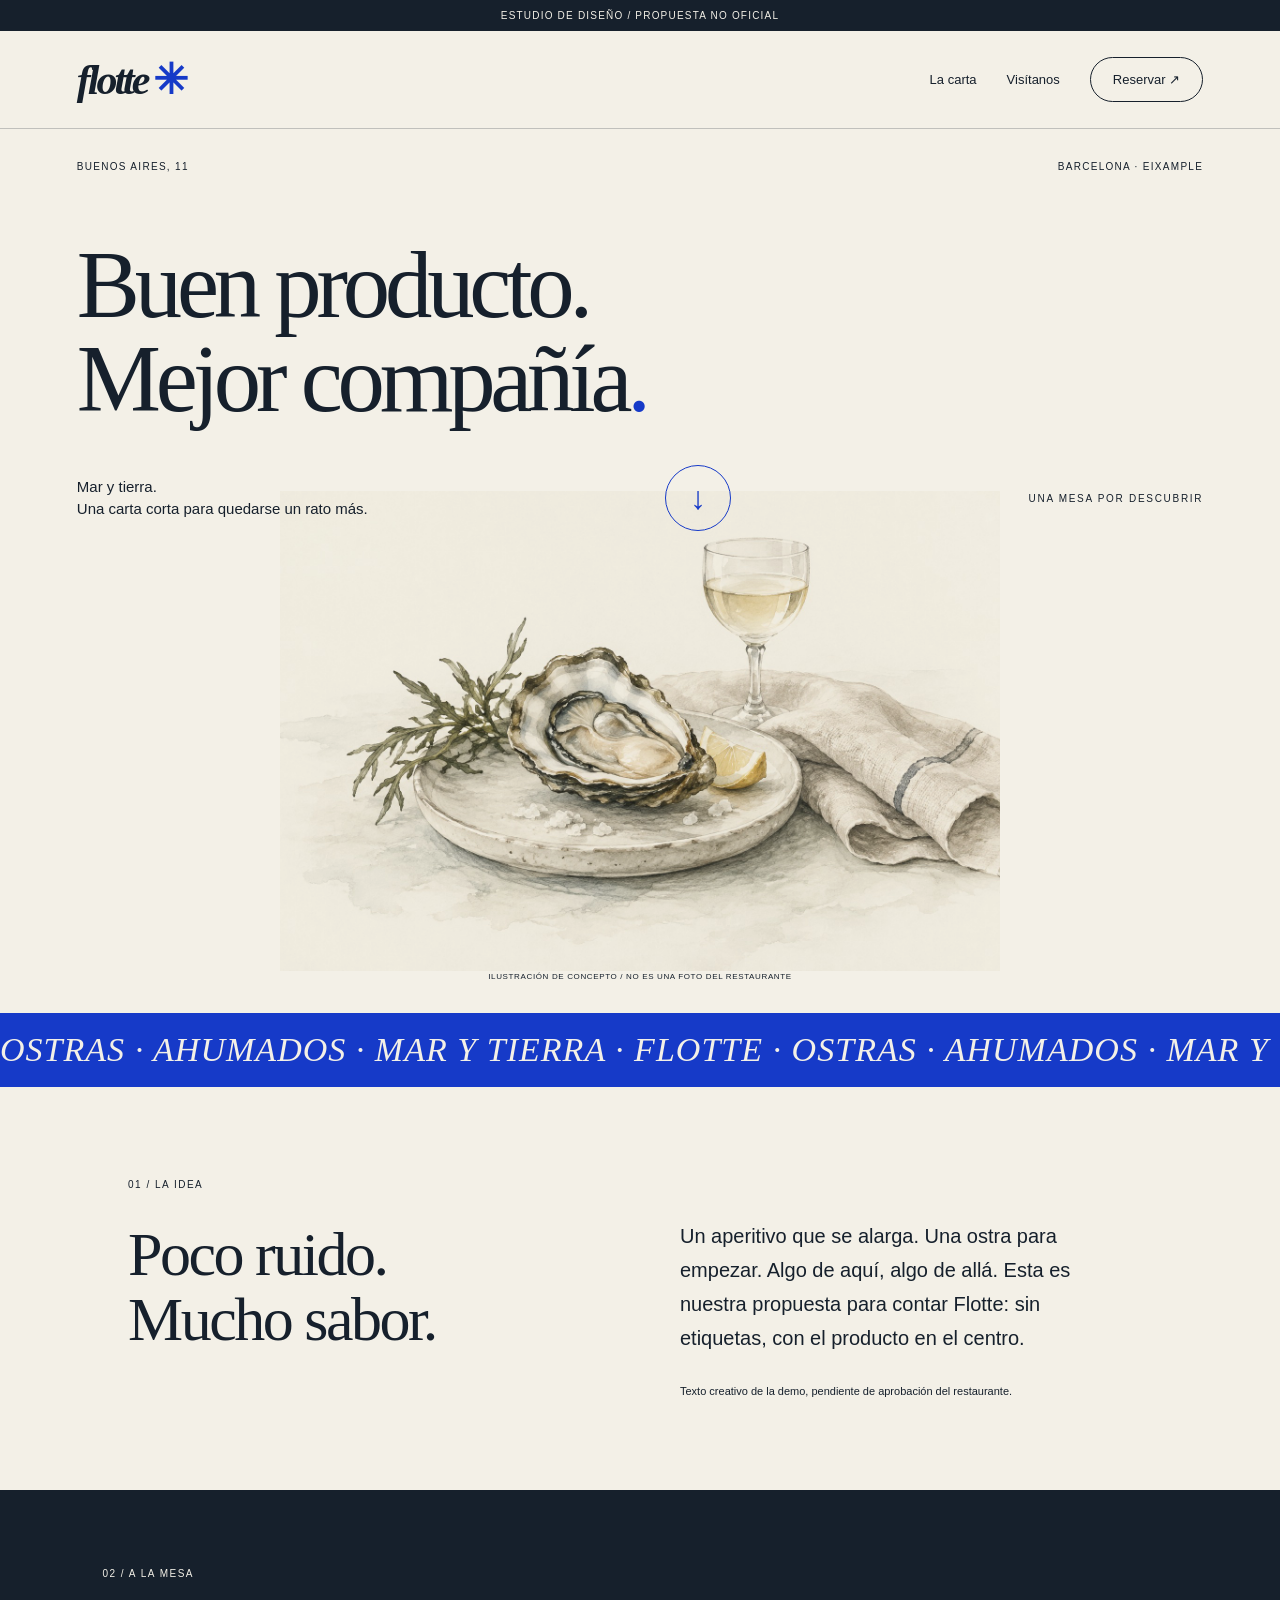
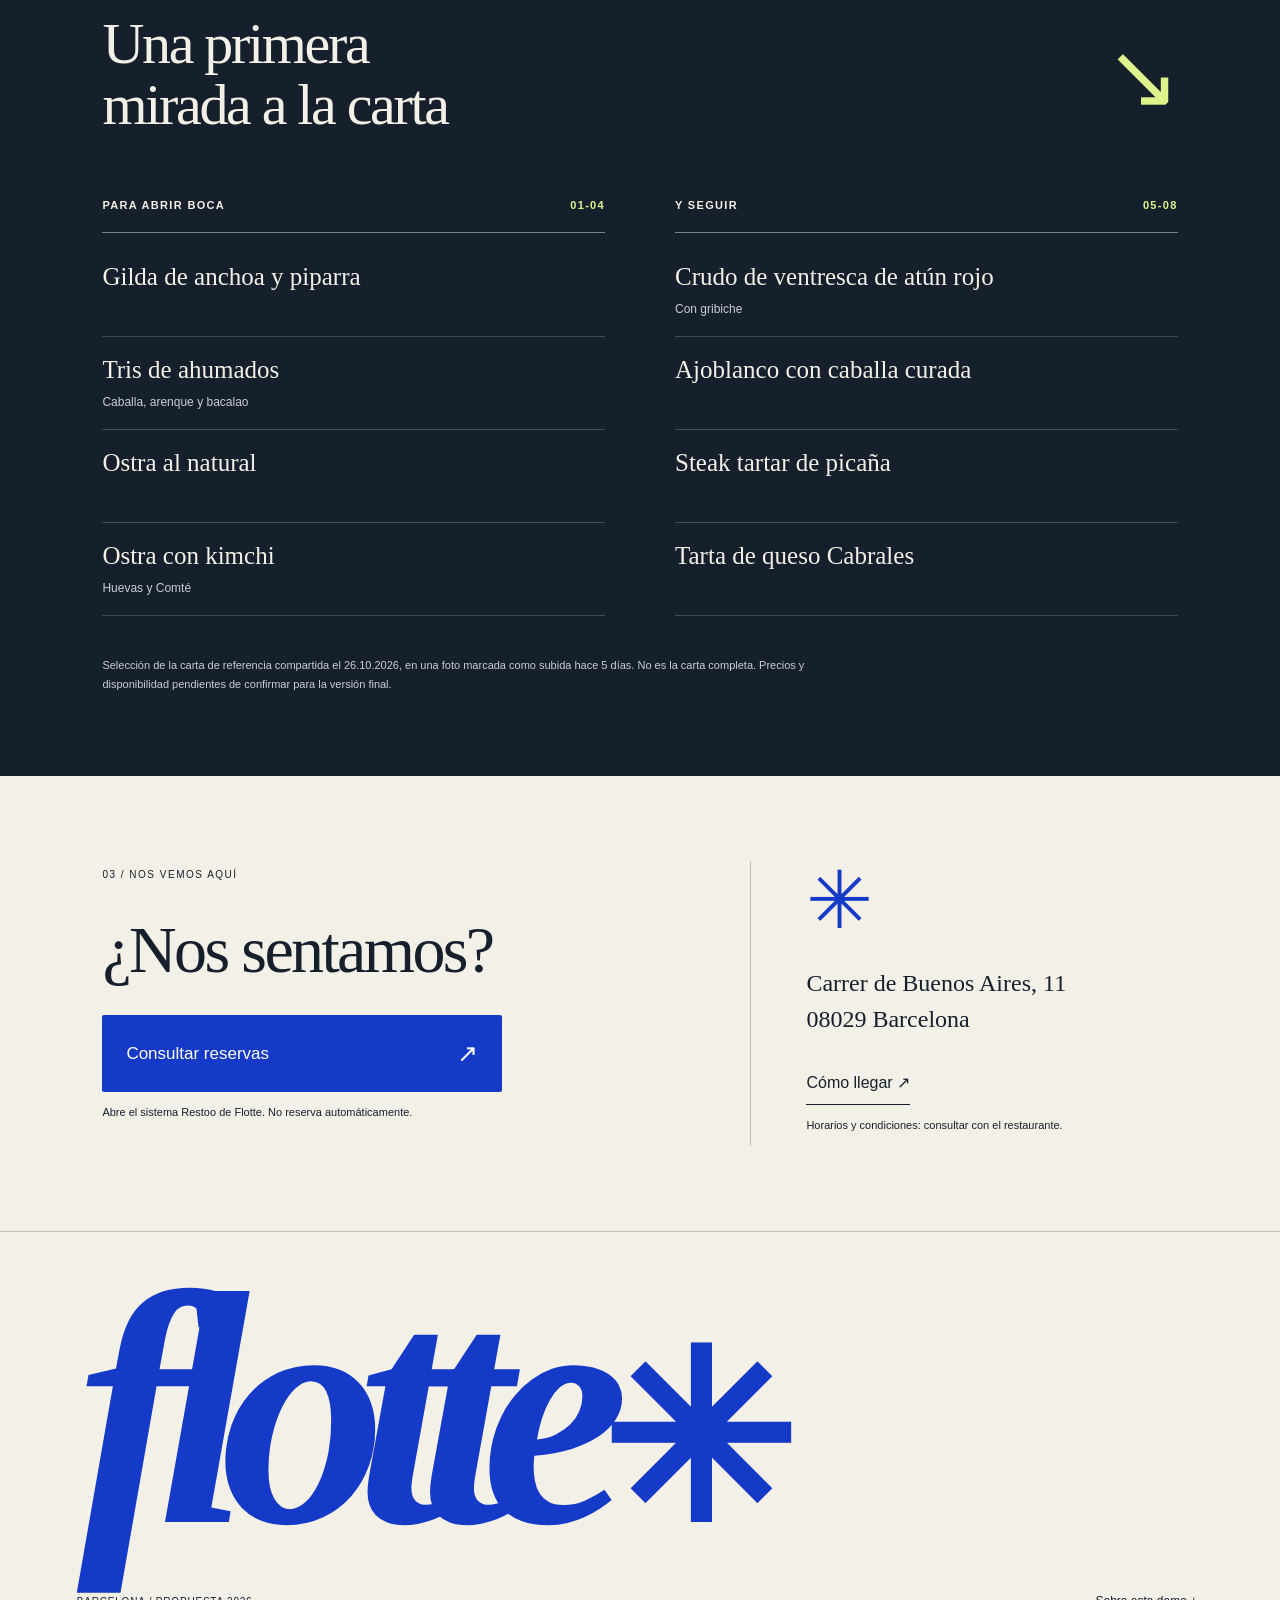
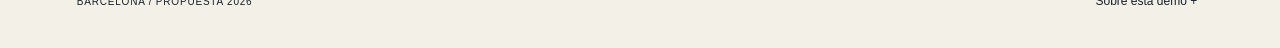
==== index.html @ 5da28b03 "Set index entrypoint and match uploaded asset paths Updated stylesheet links and modified footer con" ====
<!doctype html>
<html lang="es"><head><meta charset="utf-8"><meta name="viewport" content="width=device-width,initial-scale=1"><meta name="robots" content="noindex,nofollow"><meta name="description" content="Propuesta de diseño no oficial para Flotte, Barcelona."><title>Flotte | Una mesa por descubrir</title><link rel="stylesheet" href="2-style.css"></head>
<body>
<div class="demo">ESTUDIO DE DISEÑO / PROPUESTA NO OFICIAL</div>
<header><a class="brand" href="#inicio" aria-label="Flotte, inicio">flotte<span>✳</span></a><nav aria-label="Principal"><a href="#carta">La carta</a><a href="#visita">Visítanos</a><a class="book" href="https://flotte.myrestoo.net/" target="_blank" rel="noopener noreferrer">Reservar ↗</a></nav></header>
<main>
<section class="hero" id="inicio"><div class="hero-top"><span>BUENOS AIRES, 11</span><span>BARCELONA · EIXAMPLE</span></div><h1>Buen producto.<br>Mejor compañía<span class="dot">.</span></h1><div class="hero-bottom"><p>Mar y tierra.<br>Una carta corta para quedarse un rato más.</p><a class="round-link" href="#carta" aria-label="Descubrir la carta">↓</a><span class="vertical">UNA MESA POR DESCUBRIR</span></div><div class="art"><img src="6-illustration.jpg" alt="Ilustración de una ostra sobre un plato de piedra, con una copa y lino"><span>ILUSTRACIÓN DE CONCEPTO / NO ES UNA FOTO DEL RESTAURANTE</span></div></section>
<div class="ticker" aria-hidden="true">OSTRAS · AHUMADOS · MAR Y TIERRA · FLOTTE · OSTRAS · AHUMADOS · MAR Y TIERRA</div>
<section class="intro"><span class="label">01 / LA IDEA</span><h2>Poco ruido.<br>Mucho sabor.</h2><p>Un aperitivo que se alarga. Una ostra para empezar. Algo de aquí, algo de allá. Esta es nuestra propuesta para contar Flotte: sin etiquetas, con el producto en el centro.</p><span class="small">Texto creativo de la demo, pendiente de aprobación del restaurante.</span></section>
<section class="menu" id="carta"><div class="section-head"><span class="label">02 / A LA MESA</span><h2>Una primera<br>mirada a la carta<span>↘</span></h2></div><div class="menu-columns"><div><h3>Para abrir boca <span>01-04</span></h3><article><h4>Gilda de anchoa y piparra</h4></article><article><h4>Tris de ahumados</h4><p>Caballa, arenque y bacalao</p></article><article><h4>Ostra al natural</h4></article><article><h4>Ostra con kimchi</h4><p>Huevas y Comté</p></article></div><div><h3>Y seguir <span>05-08</span></h3><article><h4>Crudo de ventresca de atún rojo</h4><p>Con gribiche</p></article><article><h4>Ajoblanco con caballa curada</h4></article><article><h4>Steak tartar de picaña</h4></article><article><h4>Tarta de queso Cabrales</h4></article></div></div><p class="menu-note">Selección de la carta de referencia compartida el 26.10.2026, en una foto marcada como subida hace 5 días. No es la carta completa. Precios y disponibilidad pendientes de confirmar para la versión final.</p></section>
<section class="visit" id="visita"><div><span class="label">03 / NOS VEMOS AQUÍ</span><h2>¿Nos sentamos?</h2><a class="cta" href="https://flotte.myrestoo.net/" target="_blank" rel="noopener noreferrer">Consultar reservas <span>↗</span></a><p class="small">Abre el sistema Restoo de Flotte. No reserva automáticamente.</p></div><div class="address"><span class="asterisk">✳</span><p>Carrer de Buenos Aires, 11<br>08029 Barcelona</p><a href="https://maps.app.goo.gl/GH5ZQCog3CuArL1S9?g_st=ic" target="_blank" rel="noopener noreferrer">Cómo llegar ↗</a><p class="small">Horarios y condiciones: consultar con el restaurante.</p></div></section>
</main><footer><div class="footer-brand">flotte<span>✳</span></div><div class="footer-info"><span>BARCELONA / PROPUESTA 2026</span><button aria-expanded="false" aria-controls="project-notes" id="notes-toggle">Sobre esta demo +</button></div><div id="project-notes" hidden><p>Propuesta privada no oficial para revisión de Pascale. El negocio no ha aprobado este diseño ni sus textos. La ilustración es original y conceptual: no representa el local ni un plato real. No se han reutilizado fotos de Google ni el logotipo oficial.</p><p>La dirección y el enlace de reservas se comprobaron el 26 de octubre de 2026. Los nombres de platos proceden de la carta compartida. Antes de publicar: aprobación del negocio, carta y horarios vigentes, imágenes autorizadas y datos legales. No hay analítica, formularios, pagos ni recogida de datos personales en esta demo.</p></div></footer><script src="3-script.js"></script></body></html>
---- 2-style.css ----
:root{--paper:#f3f0e7;--blue:#163ac8;--ink:#16202c;--line:rgba(22,32,44,.23);--lime:#dcf48b}*{box-sizing:border-box}html{scroll-behavior:smooth;scroll-padding-top:20px}body{margin:0;background:var(--paper);color:var(--ink);font:16px/1.5 Arial,Helvetica,sans-serif}a{color:inherit;text-decoration:none}a:hover{text-decoration:underline;text-underline-offset:6px}a:focus-visible,button:focus-visible{outline:3px solid var(--blue);outline-offset:5px}button{font:inherit;cursor:pointer}.demo{background:var(--ink);color:var(--paper);padding:8px 6%;text-align:center;letter-spacing:.12em;font-size:10px}header{padding:24px 6%;display:flex;justify-content:space-between;align-items:center;border-bottom:1px solid var(--line)}.brand{font:italic bold 42px Georgia,serif;letter-spacing:-3px}.brand span{font-style:normal;color:var(--blue);margin-left:6px}nav{display:flex;align-items:center;gap:30px;font-size:13px}nav a{padding:12px 0}.book{border:1px solid var(--ink);border-radius:40px;padding:12px 22px}.hero{padding:30px 6% 0;position:relative;overflow:hidden}.hero-top{display:flex;justify-content:space-between;font-size:10px;letter-spacing:.13em}.hero h1{font:normal clamp(54px,7.4vw,112px)/.99 Georgia,serif;letter-spacing:-.055em;margin:65px 0 34px;max-width:1000px;position:relative;z-index:1}.dot{color:var(--blue)}.hero-bottom{display:flex;justify-content:space-between;align-items:center;gap:24px;position:relative;z-index:1}.hero-bottom p{font-size:15px}.round-link{width:66px;height:66px;border:1px solid var(--blue);border-radius:50%;display:grid;place-items:center;font-size:32px;color:var(--blue)}.vertical{font-size:10px;letter-spacing:.17em}.art{position:relative;max-width:720px;margin:-45px auto 0}.art img{width:100%;mix-blend-mode:multiply;display:block}.art>span{display:block;font-size:8px;letter-spacing:.08em;text-align:center;margin:0 0 30px}.ticker{background:var(--blue);color:var(--paper);white-space:nowrap;overflow:hidden;font:italic 34px Georgia,serif;padding:18px 0;letter-spacing:.03em}.intro{padding:90px 10%;display:grid;grid-template-columns:1fr 1fr;column-gap:80px}.label{font-size:10px;letter-spacing:.15em}.intro .label{grid-column:1/-1}.intro h2,.section-head h2,.visit h2{font:normal 62px/1.05 Georgia,serif;letter-spacing:-.04em;margin:30px 0}.intro>p{align-self:center;max-width:440px;font-size:20px;line-height:1.7}.small{font-size:11px;line-height:1.7}.intro>.small{grid-column:2}.menu{background:var(--ink);color:var(--paper);padding:70px 8%}.section-head h2{font-size:58px;display:flex;justify-content:space-between;align-items:center}.section-head h2 span{color:var(--lime);font:normal 90px Arial}.menu-columns{display:grid;grid-template-columns:1fr 1fr;gap:70px;margin-top:50px}.menu h3{text-transform:uppercase;letter-spacing:.12em;font-size:11px;border-bottom:1px solid #78808b;padding-bottom:18px;display:flex;justify-content:space-between}.menu h3 span{color:var(--lime)}article{border-bottom:1px solid #414954;padding:18px 0;min-height:93px}article h4{font:normal 25px/1.2 Georgia,serif;margin:0}article p{font-size:12px;color:#c9cdd4;margin:8px 0 0}.menu-note{max-width:760px;font-size:11px;line-height:1.8;color:#c9cdd4;margin-top:40px}.visit{display:grid;grid-template-columns:1.4fr 1fr;gap:50px;padding:85px 8%}.visit h2{font-size:66px}.cta{display:flex;justify-content:space-between;align-items:center;background:var(--blue);color:white;padding:20px 24px;max-width:400px;border-radius:2px;font-size:17px}.cta span{font-size:25px}.address{border-left:1px solid var(--line);padding-left:55px}.asterisk{font-size:80px;line-height:1;color:var(--blue)}.address>p:not(.small){font:normal 24px/1.5 Georgia,serif}.address>a{display:inline-flex;min-height:44px;align-items:center;border-bottom:1px solid var(--ink)}footer{padding:45px 6% 25px;border-top:1px solid var(--line)}.footer-brand{font:italic bold clamp(100px,26vw,360px)/.8 Georgia,serif;letter-spacing:-.09em;color:var(--blue)}.footer-brand span{font-style:normal;font-size:.7em}.footer-info{display:flex;justify-content:space-between;gap:20px;align-items:center;margin-top:36px;font-size:10px;letter-spacing:.08em}.footer-info button{background:none;border:0;color:var(--ink);min-height:44px;font-size:12px}#project-notes{max-width:760px;font-size:12px;line-height:1.8;margin-top:24px}[hidden]{display:none!important}@media(max-width:700px){header{padding:16px 6%}.brand{font-size:34px}nav{gap:16px;font-size:11px}nav a:first-child{display:none}.book{padding:10px 15px}.hero{padding-top:22px}.hero-top{font-size:8px;letter-spacing:.06em}.hero h1{font-size:clamp(46px,10.4vw,75px);margin:48px 0 26px}.hero-bottom p{font-size:13px}.vertical{display:none}.round-link{width:50px;height:50px;flex-shrink:0}.art{margin:0 -15px}.art>span{font-size:7px;padding:0 15px}.ticker{font-size:25px;padding:14px 0}.intro{padding:55px 7%;display:block}.intro h2{font-size:49px;margin:24px 0}.intro>p{font-size:17px}.intro>.small{display:block;margin-top:20px}.menu{padding:50px 7%}.section-head h2{font-size:41px}.section-head h2 span{font-size:54px}.menu-columns{grid-template-columns:1fr;gap:30px;margin-top:30px}article{min-height:78px}article h4{font-size:23px}.visit{grid-template-columns:1fr;padding:55px 7%;gap:40px}.visit h2{font-size:49px}.address{border-left:0;border-top:1px solid var(--line);padding:30px 0 0}.asterisk{font-size:64px}.footer-info{align-items:flex-start;flex-direction:column;gap:10px}.footer-brand{font-size:25vw}}@media(prefers-reduced-motion:reduce){html{scroll-behavior:auto}}
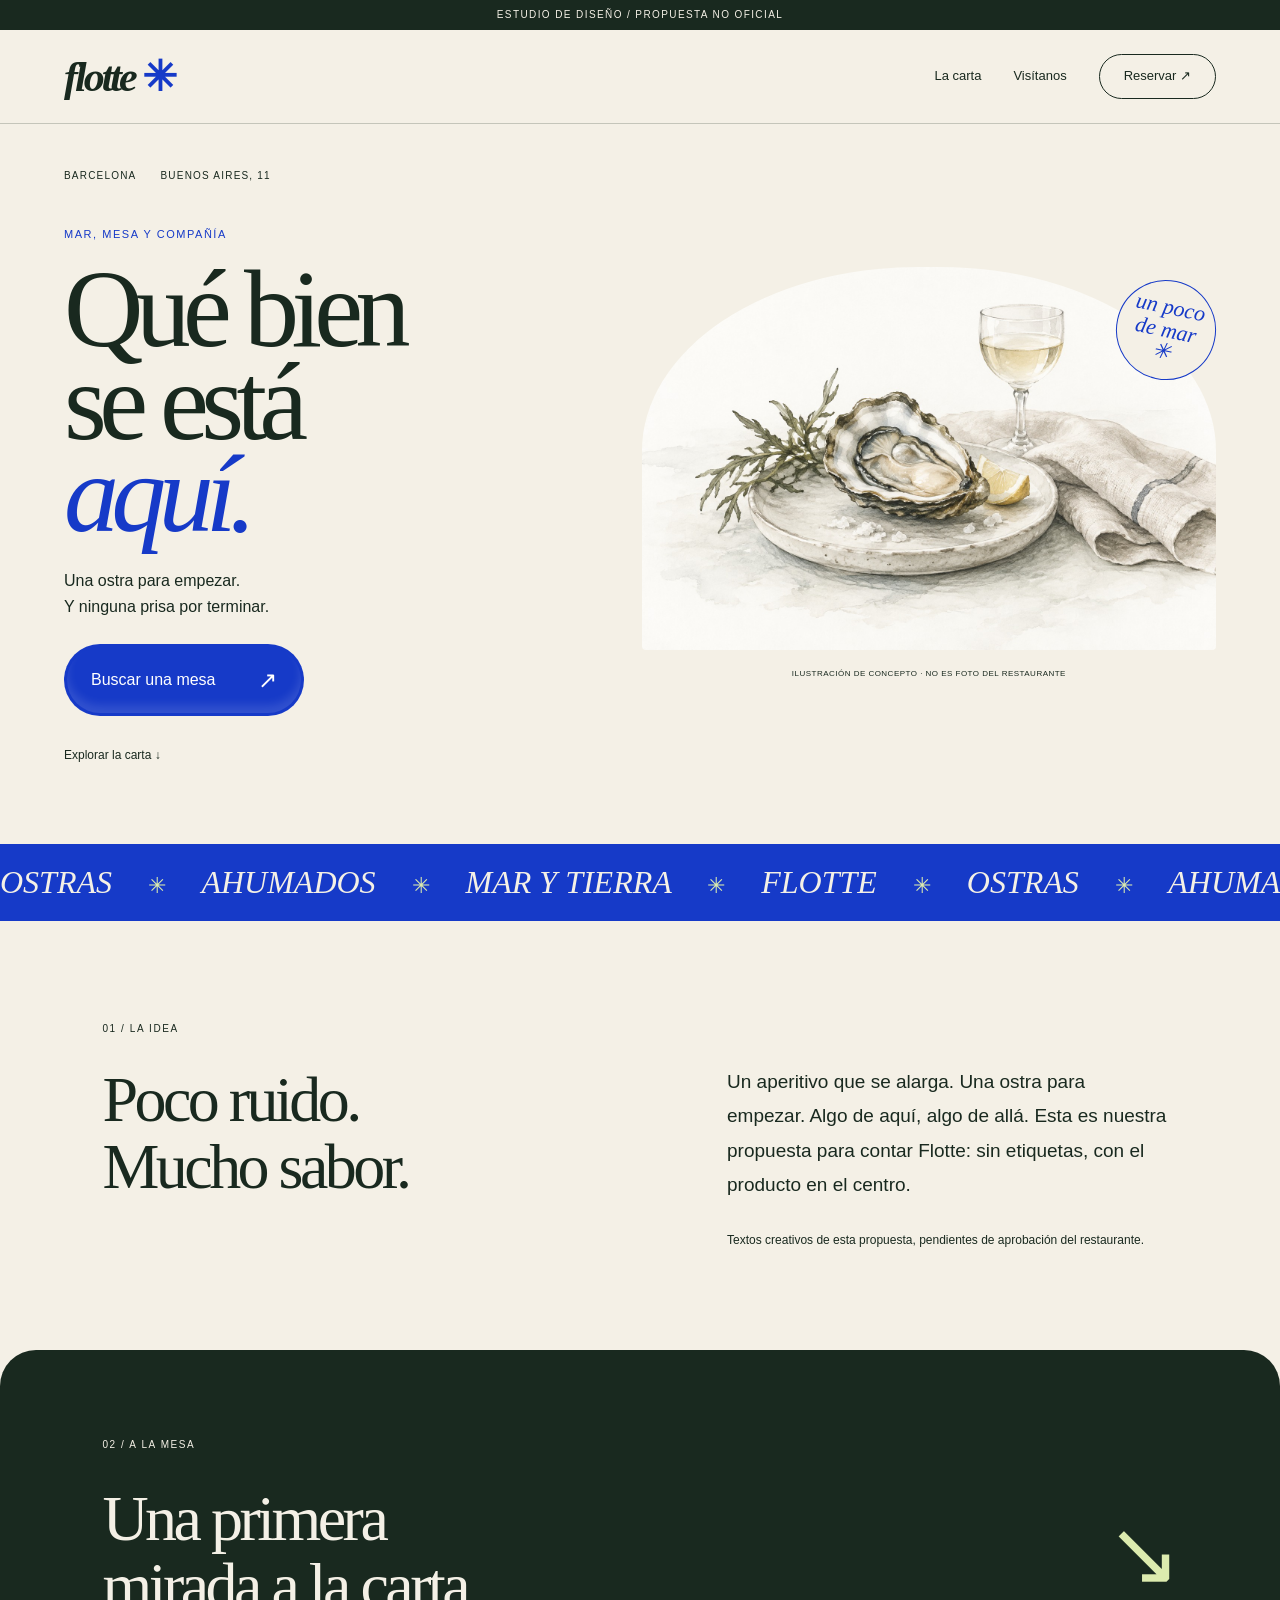
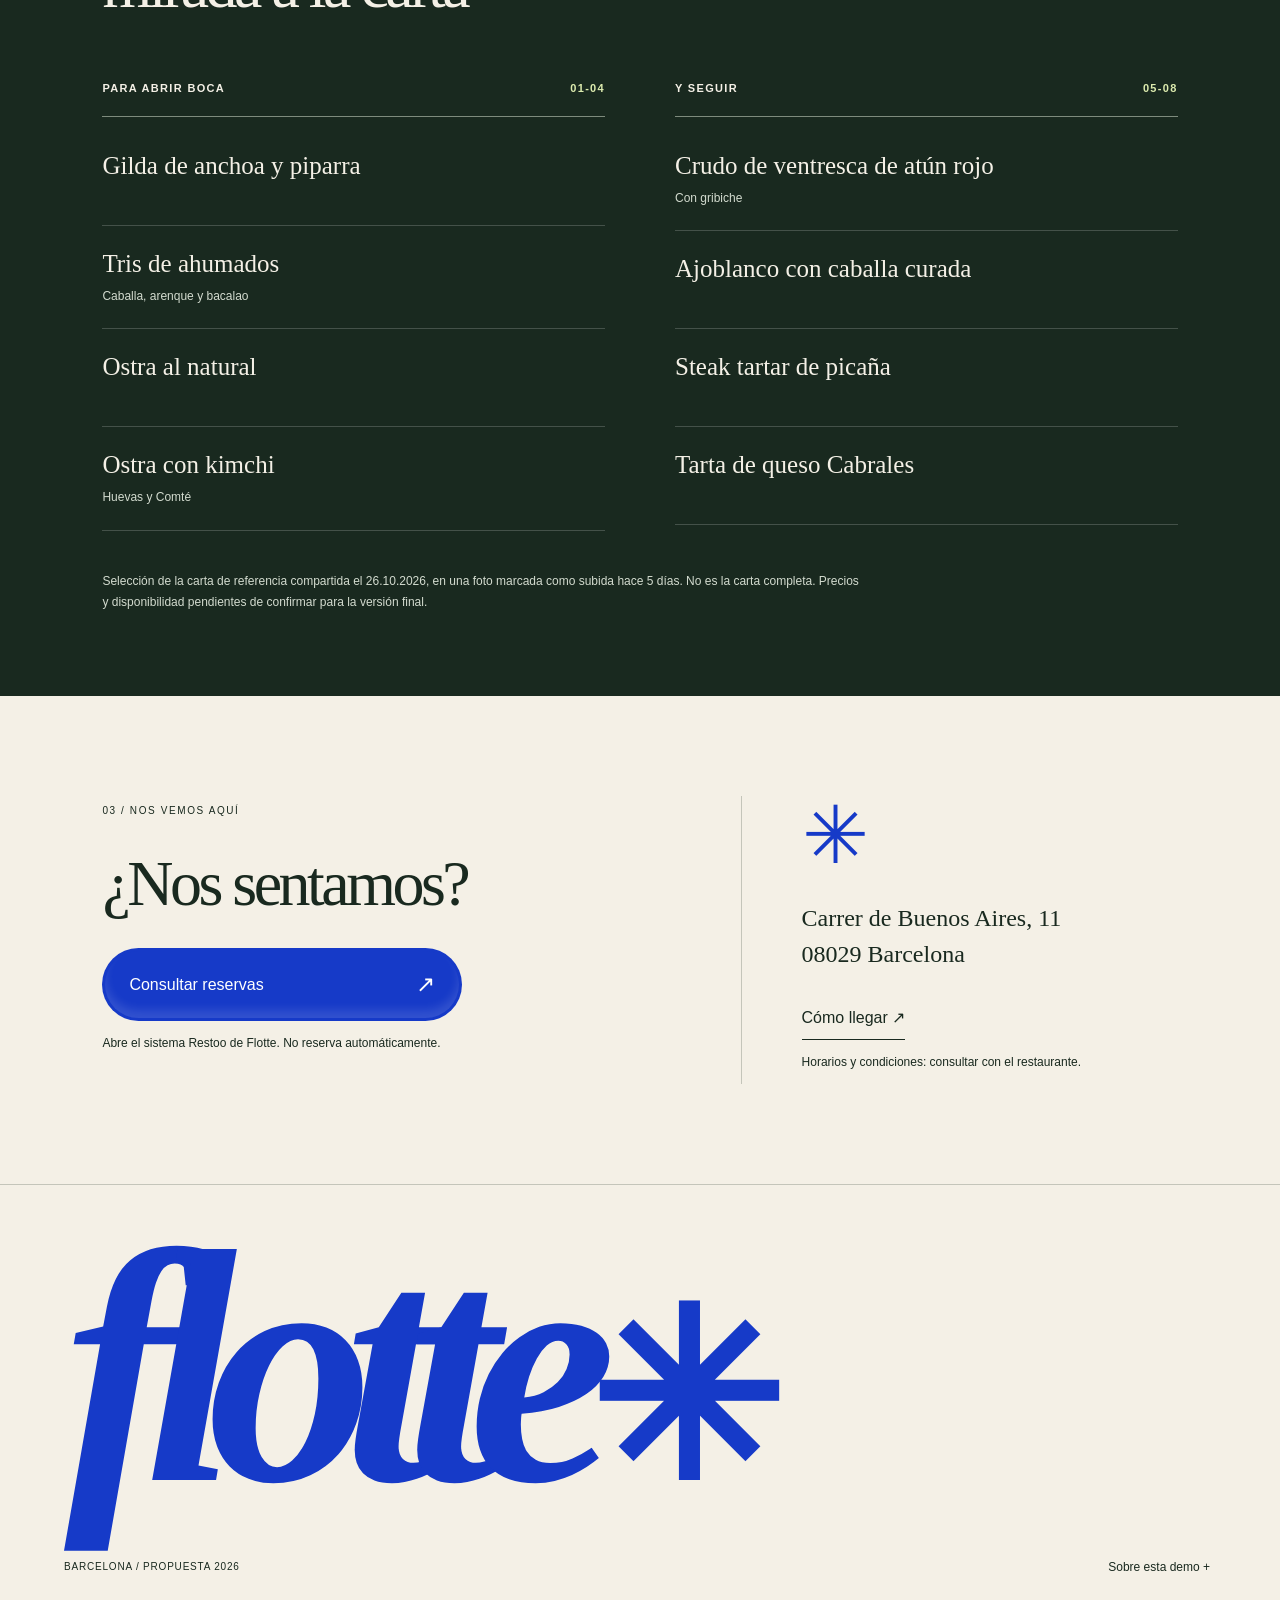
==== commit a8c1e689: "Redesign Flotte with MIT Magic UI shimmer effect Updated the hero section and added licensing inform" ====
--- a/index.html
+++ b/index.html
@@ -1,12 +1,38 @@
 <!doctype html>
-<html lang="es"><head><meta charset="utf-8"><meta name="viewport" content="width=device-width,initial-scale=1"><meta name="robots" content="noindex,nofollow"><meta name="description" content="Propuesta de diseño no oficial para Flotte, Barcelona."><title>Flotte | Una mesa por descubrir</title><link rel="stylesheet" href="2-style.css"></head>
+<html lang="es"><head><meta charset="utf-8"><meta name="viewport" content="width=device-width,initial-scale=1"><meta name="robots" content="noindex,nofollow"><meta name="description" content="Propuesta de diseño no oficial para Flotte, Barcelona."><title>Flotte | Mar, mesa y compañía</title><!--
+MIT License
+
+Copyright (c) Magic UI
+
+Permission is hereby granted, free of charge, to any person obtaining a copy
+of this software and associated documentation files (the "Software"), to deal
+in the Software without restriction, including without limitation the rights
+to use, copy, modify, merge, publish, distribute, sublicense, and/or sell
+copies of the Software, and to permit persons to whom the Software is
+furnished to do so, subject to the following conditions:
+
+The above copyright notice and this permission notice shall be included in all
+copies or substantial portions of the Software.
+
+THE SOFTWARE IS PROVIDED "AS IS", WITHOUT WARRANTY OF ANY KIND, EXPRESS OR
+IMPLIED, INCLUDING BUT NOT LIMITED TO THE WARRANTIES OF MERCHANTABILITY,
+FITNESS FOR A PARTICULAR PURPOSE AND NONINFRINGEMENT. IN NO EVENT SHALL THE
+AUTHORS OR COPYRIGHT HOLDERS BE LIABLE FOR ANY CLAIM, DAMAGES OR OTHER
+LIABILITY, WHETHER IN AN ACTION OF CONTRACT, TORT OR OTHERWISE, ARISING FROM,
+OUT OF OR IN CONNECTION WITH THE SOFTWARE OR THE USE OR OTHER DEALINGS IN THE
+SOFTWARE.
+
+-->
+<style>/* Shimmer treatment adapted from Magic UI ShimmerButton (MIT). See MAGIC-UI-LICENSE.txt. */
+:root{--paper:#f4f0e6;--blue:#163ac8;--ink:#19291f;--line:rgba(25,41,31,.22);--lime:#dcebae}*{box-sizing:border-box}html{scroll-behavior:smooth;scroll-padding-top:25px}body{margin:0;background:var(--paper);color:var(--ink);font:16px/1.6 Arial,Helvetica,sans-serif}a{color:inherit;text-decoration:none}a:hover{text-underline-offset:6px}a:focus-visible,button:focus-visible{outline:3px solid var(--blue);outline-offset:5px}button{font:inherit;cursor:pointer}.demo{background:var(--ink);color:var(--paper);padding:7px 6%;text-align:center;letter-spacing:.14em;font-size:10px}header{padding:22px 5%;display:flex;justify-content:space-between;align-items:center;border-bottom:1px solid var(--line)}.brand{font:italic bold 42px Georgia,serif;letter-spacing:-3px}.brand span{font-style:normal;color:var(--blue);margin-left:7px}nav{display:flex;align-items:center;gap:32px;font-size:13px}nav a{padding:12px 0}nav a:hover,.discover:hover{text-decoration:underline}.book{border:1px solid var(--ink);border-radius:40px;padding:11px 24px}.hero{padding:32px 5% 52px;display:grid;grid-template-columns:1fr 1.08fr;gap:4%;align-items:center;overflow:hidden;min-height:720px}.hero-copy{position:relative;z-index:1}.hero-top{display:flex;gap:24px;font-size:10px;letter-spacing:.12em}.eyebrow{font-size:11px;letter-spacing:.14em;margin:42px 0 20px;color:var(--blue)}.hero h1{font:normal clamp(78px,8.6vw,134px)/.84 Georgia,serif;letter-spacing:-.07em;margin:0 0 28px}.hero h1 em{font-weight:normal;color:var(--blue)}.hero-description{font-size:16px;margin:28px 0 24px}.shimmer-button{position:relative;isolation:isolate;display:inline-flex;align-items:center;justify-content:space-between;gap:42px;overflow:hidden;border-radius:50px;padding:17px 26px;color:white;background:var(--blue);border:1px solid transparent;transition:transform .25s,box-shadow .25s}.shimmer-button:before{content:"";position:absolute;z-index:-2;width:180%;aspect-ratio:1;left:-40%;top:50%;background:conic-gradient(from 225deg,transparent 0deg,#fff 70deg,transparent 100deg);animation:shimmer-spin 4s linear infinite}.shimmer-button:after{content:"";position:absolute;inset:2px;z-index:-1;background:var(--blue);border-radius:inherit;box-shadow:inset 0 -8px 10px #ffffff1f}.shimmer-button:hover{transform:translateY(-3px);box-shadow:0 9px 20px #163ac822}.shimmer-button span:last-child{font-size:23px}.discover{display:block;font-size:12px;margin-top:20px;width:fit-content;min-height:44px;padding-top:10px}.art{position:relative;margin:0;align-self:center}.art img{width:100%;height:auto;display:block;mix-blend-mode:multiply;border-radius:48% 48% 4px 4px}.art-seal{position:absolute;top:3%;right:0;border:1px solid var(--blue);color:var(--blue);border-radius:50%;width:100px;height:100px;display:grid;place-content:center;text-align:center;font:italic 22px/1.04 Georgia,serif;transform:rotate(12deg);background:var(--paper)}figcaption{font-size:8px;letter-spacing:.06em;text-align:center;margin-top:18px}.ticker{background:var(--blue);color:var(--paper);white-space:nowrap;overflow:hidden;font:italic 32px Georgia,serif;padding:20px 0}.ticker>span{display:block;width:max-content;animation:drift 45s linear infinite}.ticker i{font:normal 22px Arial;margin:0 28px;color:var(--lime)}.intro{padding:100px 8%;display:grid;grid-template-columns:1.1fr 1fr;column-gap:12%}.label{font-size:10px;letter-spacing:.16em}.intro .label{grid-column:1/-1}.intro h2,.section-head h2,.visit h2{font:normal clamp(44px,5vw,72px)/1.04 Georgia,serif;letter-spacing:-.055em;margin:30px 0}.intro>p{align-self:center;max-width:440px;font-size:19px;line-height:1.8}.small{font-size:12px;line-height:1.7}.intro>.small{grid-column:2}.menu{background:var(--ink);color:var(--paper);padding:80px 8% 70px;border-radius:36px 36px 0 0}.section-head h2{display:flex;justify-content:space-between;align-items:center}.section-head h2 span{color:var(--lime);font:normal 90px Arial}.menu-columns{display:grid;grid-template-columns:1fr 1fr;gap:70px;margin-top:50px}.menu h3{text-transform:uppercase;letter-spacing:.12em;font-size:11px;border-bottom:1px solid #7e8b7d;padding-bottom:18px;display:flex;justify-content:space-between}.menu h3 span{color:var(--lime)}article{border-bottom:1px solid #ffffff30;padding:22px 0;min-height:98px;transition:padding .3s}article:hover{padding-left:8px}article h4{font:normal 25px/1.25 Georgia,serif;margin:0}article p{font-size:12px;color:#d3dbcf;margin:8px 0 0}.menu-note{max-width:760px;font-size:12px;line-height:1.8;color:#d3dbcf;margin-top:40px}.visit{display:grid;grid-template-columns:1.3fr 1fr;gap:70px;padding:100px 8%}.visit h2{font-size:clamp(44px,5vw,70px)}.cta{width:min(100%,360px);font-size:16px}.address{border-left:1px solid var(--line);padding-left:60px}.asterisk{font-size:80px;line-height:1;color:var(--blue)}.address>p:not(.small){font:normal 24px/1.5 Georgia,serif}.address>a{display:inline-flex;min-height:44px;align-items:center;border-bottom:1px solid var(--ink)}footer{padding:50px 5% 30px;border-top:1px solid var(--line)}.footer-brand{font:italic bold clamp(100px,26vw,360px)/.8 Georgia,serif;letter-spacing:-.09em;color:var(--blue)}.footer-brand span{font-style:normal;font-size:.7em}.footer-info{display:flex;justify-content:space-between;gap:20px;align-items:center;margin-top:44px;font-size:10px;letter-spacing:.08em}.footer-info button{background:none;border:0;color:var(--ink);min-height:44px;font-size:12px}#project-notes{max-width:760px;font-size:12px;line-height:1.8;margin-top:24px}[hidden]{display:none!important}@keyframes shimmer-spin{to{transform:translateY(-50%) rotate(360deg)}from{transform:translateY(-50%) rotate(0deg)}}@keyframes drift{to{transform:translateX(-22%)}}@keyframes enter{from{opacity:.5;transform:translateY(16px);filter:blur(4px)}to{opacity:1;transform:none;filter:none}}.hero-copy,.art{animation:enter .8s ease-out both}.art{animation-delay:.12s}@media(max-width:760px){header{padding:16px 6%}.brand{font-size:34px}nav{gap:15px;font-size:11px}nav a:nth-child(2){display:none}.book{padding:10px 14px}.hero{padding:25px 6% 32px;display:flex;flex-direction:column;align-items:stretch;gap:10px;min-height:0}.hero-top{font-size:9px;justify-content:space-between;gap:10px}.eyebrow{margin:30px 0 18px;font-size:10px}.hero h1{font-size:clamp(76px,20vw,120px);line-height:.86;margin-bottom:22px}.hero-description{font-size:14px;line-height:1.6;margin:22px 0 20px}.shimmer-button{padding:14px 22px;min-height:52px;font-size:14px}.discover{font-size:12px;margin-top:10px}.art{width:100%;max-width:520px;margin:4px auto 0}.art-seal{width:82px;height:82px;font-size:19px;top:4%;right:1%}figcaption{font-size:7px;line-height:1.6;margin-top:8px}.ticker{font-size:27px;padding:18px 0}.ticker i{margin:0 16px}.intro{padding:60px 7%;display:block}.intro h2{font-size:49px;margin:25px 0}.intro>p{font-size:17px}.intro>.small{display:block;margin-top:22px}.menu{padding:55px 7%;border-radius:24px 24px 0 0}.section-head h2{font-size:40px}.section-head h2 span{font-size:50px;margin-left:8px}.menu-columns{grid-template-columns:1fr;gap:28px;margin-top:30px}article{min-height:80px;padding:19px 0}article h4{font-size:23px}.menu-note{font-size:11px}.visit{grid-template-columns:1fr;padding:60px 7%;gap:40px}.visit h2{font-size:48px}.address{border-left:0;border-top:1px solid var(--line);padding:30px 0 0}.asterisk{font-size:60px}.footer-info{align-items:flex-start;flex-direction:column;gap:10px}.footer-brand{font-size:25vw}}@media(prefers-reduced-motion:reduce){html{scroll-behavior:auto}*,*:before{animation:none!important;transition:none!important}.shimmer-button:before{background:#ffffff80}}
+</style></head>
 <body>
 <div class="demo">ESTUDIO DE DISEÑO / PROPUESTA NO OFICIAL</div>
 <header><a class="brand" href="#inicio" aria-label="Flotte, inicio">flotte<span>✳</span></a><nav aria-label="Principal"><a href="#carta">La carta</a><a href="#visita">Visítanos</a><a class="book" href="https://flotte.myrestoo.net/" target="_blank" rel="noopener noreferrer">Reservar ↗</a></nav></header>
 <main>
-<section class="hero" id="inicio"><div class="hero-top"><span>BUENOS AIRES, 11</span><span>BARCELONA · EIXAMPLE</span></div><h1>Buen producto.<br>Mejor compañía<span class="dot">.</span></h1><div class="hero-bottom"><p>Mar y tierra.<br>Una carta corta para quedarse un rato más.</p><a class="round-link" href="#carta" aria-label="Descubrir la carta">↓</a><span class="vertical">UNA MESA POR DESCUBRIR</span></div><div class="art"><img src="6-illustration.jpg" alt="Ilustración de una ostra sobre un plato de piedra, con una copa y lino"><span>ILUSTRACIÓN DE CONCEPTO / NO ES UNA FOTO DEL RESTAURANTE</span></div></section>
-<div class="ticker" aria-hidden="true">OSTRAS · AHUMADOS · MAR Y TIERRA · FLOTTE · OSTRAS · AHUMADOS · MAR Y TIERRA</div>
-<section class="intro"><span class="label">01 / LA IDEA</span><h2>Poco ruido.<br>Mucho sabor.</h2><p>Un aperitivo que se alarga. Una ostra para empezar. Algo de aquí, algo de allá. Esta es nuestra propuesta para contar Flotte: sin etiquetas, con el producto en el centro.</p><span class="small">Texto creativo de la demo, pendiente de aprobación del restaurante.</span></section>
-<section class="menu" id="carta"><div class="section-head"><span class="label">02 / A LA MESA</span><h2>Una primera<br>mirada a la carta<span>↘</span></h2></div><div class="menu-columns"><div><h3>Para abrir boca <span>01-04</span></h3><article><h4>Gilda de anchoa y piparra</h4></article><article><h4>Tris de ahumados</h4><p>Caballa, arenque y bacalao</p></article><article><h4>Ostra al natural</h4></article><article><h4>Ostra con kimchi</h4><p>Huevas y Comté</p></article></div><div><h3>Y seguir <span>05-08</span></h3><article><h4>Crudo de ventresca de atún rojo</h4><p>Con gribiche</p></article><article><h4>Ajoblanco con caballa curada</h4></article><article><h4>Steak tartar de picaña</h4></article><article><h4>Tarta de queso Cabrales</h4></article></div></div><p class="menu-note">Selección de la carta de referencia compartida el 26.10.2026, en una foto marcada como subida hace 5 días. No es la carta completa. Precios y disponibilidad pendientes de confirmar para la versión final.</p></section>
-<section class="visit" id="visita"><div><span class="label">03 / NOS VEMOS AQUÍ</span><h2>¿Nos sentamos?</h2><a class="cta" href="https://flotte.myrestoo.net/" target="_blank" rel="noopener noreferrer">Consultar reservas <span>↗</span></a><p class="small">Abre el sistema Restoo de Flotte. No reserva automáticamente.</p></div><div class="address"><span class="asterisk">✳</span><p>Carrer de Buenos Aires, 11<br>08029 Barcelona</p><a href="https://maps.app.goo.gl/GH5ZQCog3CuArL1S9?g_st=ic" target="_blank" rel="noopener noreferrer">Cómo llegar ↗</a><p class="small">Horarios y condiciones: consultar con el restaurante.</p></div></section>
-</main><footer><div class="footer-brand">flotte<span>✳</span></div><div class="footer-info"><span>BARCELONA / PROPUESTA 2026</span><button aria-expanded="false" aria-controls="project-notes" id="notes-toggle">Sobre esta demo +</button></div><div id="project-notes" hidden><p>Propuesta privada no oficial para revisión de Pascale. El negocio no ha aprobado este diseño ni sus textos. La ilustración es original y conceptual: no representa el local ni un plato real. No se han reutilizado fotos de Google ni el logotipo oficial.</p><p>La dirección y el enlace de reservas se comprobaron el 26 de octubre de 2026. Los nombres de platos proceden de la carta compartida. Antes de publicar: aprobación del negocio, carta y horarios vigentes, imágenes autorizadas y datos legales. No hay analítica, formularios, pagos ni recogida de datos personales en esta demo.</p></div></footer><script src="3-script.js"></script></body></html>
+<section class="hero" id="inicio" data-design="magic-ui-v2"><div class="hero-copy"><div class="hero-top"><span>BARCELONA</span><span>BUENOS AIRES, 11</span></div><p class="eyebrow">MAR, MESA Y COMPAÑÍA</p><h1>Qué bien<br>se está<br><em>aquí.</em></h1><p class="hero-description">Una ostra para empezar.<br>Y ninguna prisa por terminar.</p><a class="shimmer-button" href="https://flotte.myrestoo.net/" target="_blank" rel="noopener noreferrer"><span>Buscar una mesa</span><span aria-hidden="true">↗</span></a><a class="discover" href="#carta">Explorar la carta ↓</a></div><figure class="art"><img src="6-illustration.jpg" width="1536" height="1024" alt="Ilustración conceptual de una ostra sobre un plato, con una copa y lino"><span class="art-seal" aria-hidden="true">un poco<br>de mar<br>✳</span><figcaption>ILUSTRACIÓN DE CONCEPTO · NO ES FOTO DEL RESTAURANTE</figcaption></figure></section>
+<div class="ticker" aria-hidden="true"><span>OSTRAS <i>✳</i> AHUMADOS <i>✳</i> MAR Y TIERRA <i>✳</i> FLOTTE <i>✳</i> OSTRAS <i>✳</i> AHUMADOS <i>✳</i> MAR Y TIERRA</span></div>
+<section class="intro reveal"><span class="label">01 / LA IDEA</span><h2>Poco ruido.<br>Mucho sabor.</h2><p>Un aperitivo que se alarga. Una ostra para empezar. Algo de aquí, algo de allá. Esta es nuestra propuesta para contar Flotte: sin etiquetas, con el producto en el centro.</p><span class="small">Textos creativos de esta propuesta, pendientes de aprobación del restaurante.</span></section>
+<section class="menu reveal" id="carta"><div class="section-head"><span class="label">02 / A LA MESA</span><h2>Una primera<br>mirada a la carta<span>↘</span></h2></div><div class="menu-columns"><div><h3>Para abrir boca <span>01-04</span></h3><article><h4>Gilda de anchoa y piparra</h4></article><article><h4>Tris de ahumados</h4><p>Caballa, arenque y bacalao</p></article><article><h4>Ostra al natural</h4></article><article><h4>Ostra con kimchi</h4><p>Huevas y Comté</p></article></div><div><h3>Y seguir <span>05-08</span></h3><article><h4>Crudo de ventresca de atún rojo</h4><p>Con gribiche</p></article><article><h4>Ajoblanco con caballa curada</h4></article><article><h4>Steak tartar de picaña</h4></article><article><h4>Tarta de queso Cabrales</h4></article></div></div><p class="menu-note">Selección de la carta de referencia compartida el 26.10.2026, en una foto marcada como subida hace 5 días. No es la carta completa. Precios y disponibilidad pendientes de confirmar para la versión final.</p></section>
+<section class="visit reveal" id="visita"><div><span class="label">03 / NOS VEMOS AQUÍ</span><h2>¿Nos sentamos?</h2><a class="cta shimmer-button" href="https://flotte.myrestoo.net/" target="_blank" rel="noopener noreferrer">Consultar reservas <span>↗</span></a><p class="small">Abre el sistema Restoo de Flotte. No reserva automáticamente.</p></div><div class="address"><span class="asterisk">✳</span><p>Carrer de Buenos Aires, 11<br>08029 Barcelona</p><a href="https://maps.app.goo.gl/GH5ZQCog3CuArL1S9?g_st=ic" target="_blank" rel="noopener noreferrer">Cómo llegar ↗</a><p class="small">Horarios y condiciones: consultar con el restaurante.</p></div></section>
+</main><footer><div class="footer-brand">flotte<span>✳</span></div><div class="footer-info"><span>BARCELONA / PROPUESTA 2026</span><button aria-expanded="false" aria-controls="project-notes" id="notes-toggle">Sobre esta demo +</button></div><div id="project-notes" hidden><p>Propuesta no oficial publicada como demo pública. El negocio no ha aprobado este diseño ni sus textos. Diseño con un efecto adaptado de Magic UI (licencia MIT). La ilustración es original y conceptual: no representa el local ni un plato real. No se han reutilizado fotos de Google ni el logotipo oficial.</p><p>La dirección y el enlace de reservas se comprobaron el 26 de octubre de 2026. Los nombres de platos proceden de la carta compartida. Antes de un lanzamiento oficial: aprobación del negocio, carta y horarios vigentes, imágenes autorizadas y datos legales. No hay analítica, formularios, pagos ni recogida de datos personales en esta demo.</p></div></footer><script src="3-script.js"></script></body></html>
